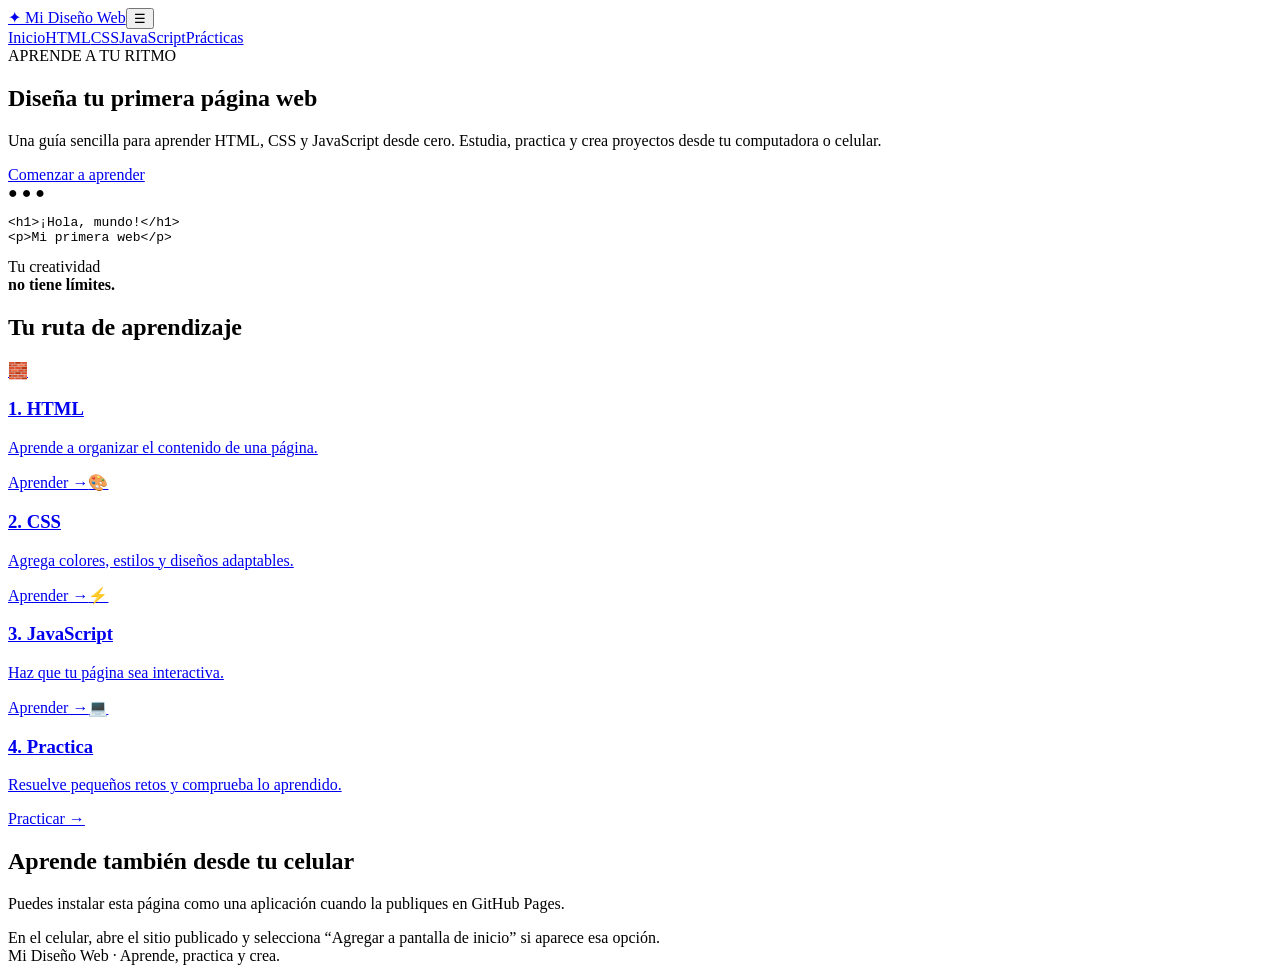
==== index.html @ e9c0dbff "Add files via upload" ====
<!DOCTYPE html>
<html lang="es">
<head>
  <meta charset="UTF-8"><meta name="viewport" content="width=device-width, initial-scale=1">
  <meta name="theme-color" content="#5636a5"><meta name="description" content="Aprende diseño web paso a paso con HTML, CSS y JavaScript.">
  <title>Mi Diseño Web | Inicio</title><link rel="manifest" href="manifest.json"><link rel="stylesheet" href="css/estilos.css">
  <link rel="icon" href="img/icon-192.png"><script src="js/app.js" defer></script>
</head>
<body><header class="top"><a class="logo" href="index.html">✦ Mi Diseño Web</a><button class="menu" id="menuBtn" aria-label="Abrir menú">☰</button><nav id="nav"><a class="active" href="index.html">Inicio</a><a href="html.html">HTML</a><a href="css.html">CSS</a><a href="javascript.html">JavaScript</a><a href="practicas.html">Prácticas</a></nav></header>
<main><section class="hero"><div><span class="tag">APRENDE A TU RITMO</span><h1>Diseña tu primera página web</h1><p>Una guía sencilla para aprender HTML, CSS y JavaScript desde cero. Estudia, practica y crea proyectos desde tu computadora o celular.</p><a class="btn" href="html.html">Comenzar a aprender</a></div><div class="hero-art"><div class="code-window"><div class="dots">● ● ●</div><pre><code>&lt;h1&gt;¡Hola, mundo!&lt;/h1&gt;
&lt;p&gt;Mi primera web&lt;/p&gt;</code></pre><div class="preview">Tu creatividad<br><strong>no tiene límites.</strong></div></div></div></section>
<h2 class="center">Tu ruta de aprendizaje</h2><section class="cards"><a class="card" href="html.html"><span class="emoji">🧱</span><h3>1. HTML</h3><p>Aprende a organizar el contenido de una página.</p><span class="more">Aprender →</span></a><a class="card" href="css.html"><span class="emoji">🎨</span><h3>2. CSS</h3><p>Agrega colores, estilos y diseños adaptables.</p><span class="more">Aprender →</span></a><a class="card" href="javascript.html"><span class="emoji">⚡</span><h3>3. JavaScript</h3><p>Haz que tu página sea interactiva.</p><span class="more">Aprender →</span></a><a class="card" href="practicas.html"><span class="emoji">💻</span><h3>4. Practica</h3><p>Resuelve pequeños retos y comprueba lo aprendido.</p><span class="more">Practicar →</span></a></section>
<section class="install"><div><h2>Aprende también desde tu celular</h2><p>Puedes instalar esta página como una aplicación cuando la publiques en GitHub Pages.</p></div><button class="btn light" id="installBtn" hidden>Instalar aplicación</button><span id="installHelp" class="small">En el celular, abre el sitio publicado y selecciona “Agregar a pantalla de inicio” si aparece esa opción.</span></section></main><footer>Mi Diseño Web · Aprende, practica y crea.</footer></body></html>
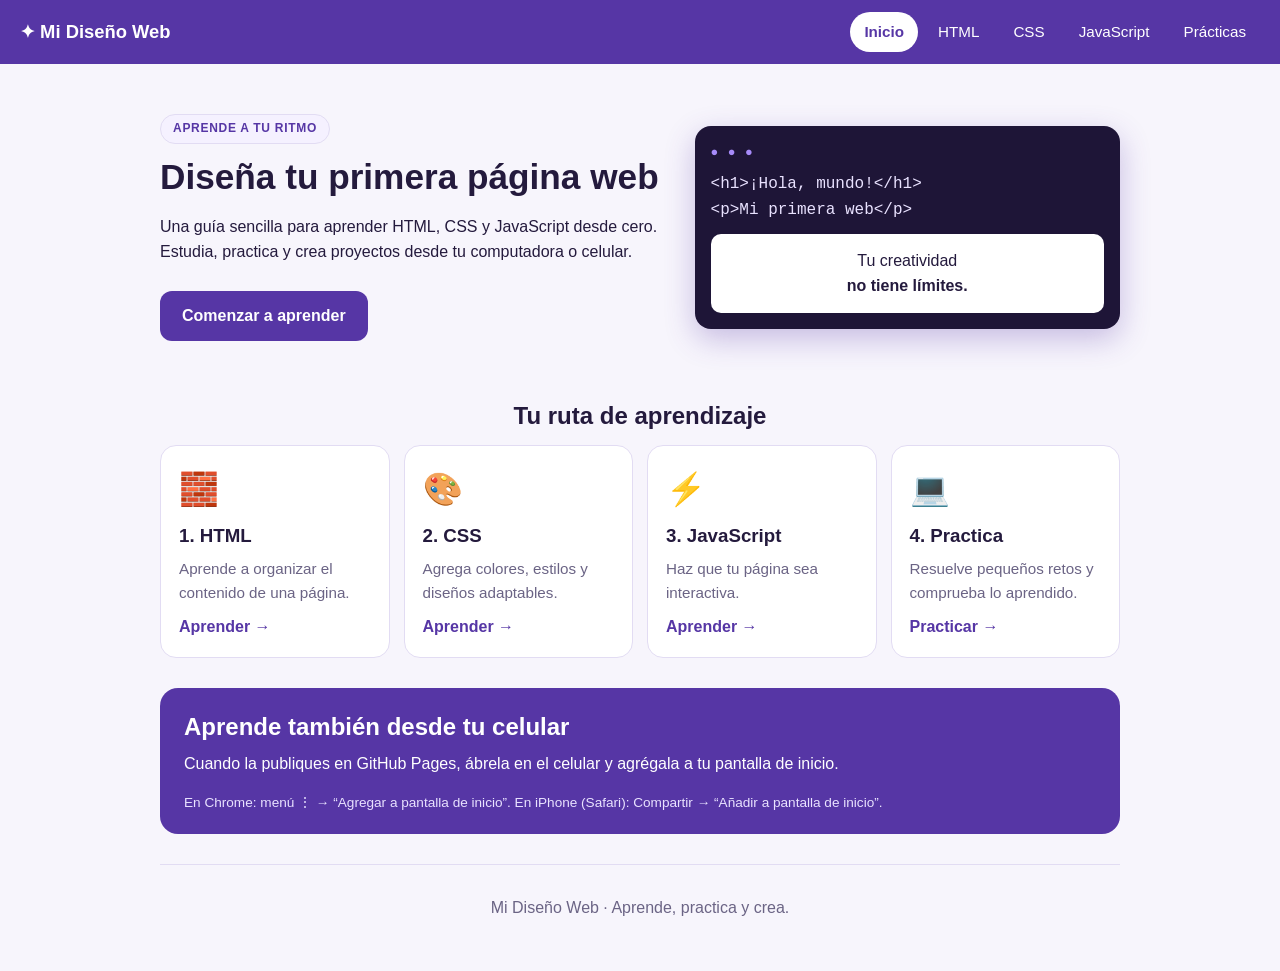
==== commit 876062ab: "Add files via upload" ====
--- a/index.html
+++ b/index.html
@@ -1,13 +1,308 @@
 <!DOCTYPE html>
 <html lang="es">
 <head>
-  <meta charset="UTF-8"><meta name="viewport" content="width=device-width, initial-scale=1">
-  <meta name="theme-color" content="#5636a5"><meta name="description" content="Aprende diseño web paso a paso con HTML, CSS y JavaScript.">
-  <title>Mi Diseño Web | Inicio</title><link rel="manifest" href="manifest.json"><link rel="stylesheet" href="css/estilos.css">
-  <link rel="icon" href="img/icon-192.png"><script src="js/app.js" defer></script>
+<meta charset="UTF-8">
+<meta name="viewport" content="width=device-width, initial-scale=1">
+<meta name="theme-color" content="#5636a5">
+<meta name="description" content="Aprende diseño web paso a paso con HTML, CSS y JavaScript.">
+<title>Mi Diseño Web | Inicio</title>
+<link rel="icon" href="data:image/svg+xml,%3Csvg xmlns='http://www.w3.org/2000/svg' viewBox='0 0 64 64'%3E%3Crect width='64' height='64' rx='14' fill='%235636a5'/%3E%3Ctext x='32' y='44' font-size='36' text-anchor='middle' fill='white'%3E%E2%9C%A6%3C/text%3E%3C/svg%3E">
+<style>
+:root{--pri:#5636a5;--pri2:#7c5cd6;--bg:#f7f5fc;--soft:#f5f1ff;--tx:#241a3d;--mut:#6b6485;--bd:#e2dcf3;--ok:#15803d;--bad:#b91c1c}
+*{box-sizing:border-box}
+html{scroll-behavior:smooth}
+body{margin:0;font-family:Arial,Helvetica,sans-serif;background:var(--bg);color:var(--tx);line-height:1.6}
+a{color:inherit}
+/* Cabecera */
+.top{position:sticky;top:0;z-index:10;display:flex;align-items:center;justify-content:space-between;gap:10px;padding:12px 20px;background:var(--pri);color:#fff;flex-wrap:wrap}
+.logo{font-weight:700;font-size:1.15rem;text-decoration:none;color:#fff}
+.menu{display:none;background:rgba(255,255,255,.18);color:#fff;border:none;border-radius:8px;font-size:1.3rem;padding:4px 12px;cursor:pointer}
+nav{display:flex;gap:6px;flex-wrap:wrap}
+nav a{color:#fff;text-decoration:none;padding:8px 14px;border-radius:999px;font-size:.95rem}
+nav a:hover{background:rgba(255,255,255,.18)}
+nav a.active{background:#fff;color:var(--pri);font-weight:700}
+@media (max-width:720px){
+  .menu{display:block}
+  nav{display:none;width:100%;flex-direction:column}
+  nav.open{display:flex}
+}
+/* Estructura */
+main{max-width:1000px;margin:0 auto;padding:20px}
+.page{display:none}
+.page.on{display:block}
+.tag{display:inline-block;background:var(--soft);color:var(--pri);font-weight:700;font-size:.75rem;letter-spacing:.06em;padding:4px 12px;border-radius:999px;border:1px solid var(--bd)}
+h1{font-size:2.2rem;line-height:1.2;margin:12px 0}
+h2{margin:26px 0 10px}
+h2.center{text-align:center}
+.btn{display:inline-block;background:var(--pri);color:#fff;text-decoration:none;border:none;padding:12px 22px;border-radius:12px;font:inherit;font-weight:700;cursor:pointer;margin-top:10px}
+.btn:hover{background:var(--pri2)}
+.btn.secondary{background:#fff;color:var(--pri);border:2px solid var(--pri)}
+.btn.light{background:#fff;color:var(--pri)}
+/* Portada */
+.hero{display:grid;grid-template-columns:1.2fr 1fr;gap:24px;align-items:center;padding:30px 0}
+@media (max-width:720px){.hero{grid-template-columns:1fr}h1{font-size:1.8rem}}
+.code-window{background:#1e1537;color:#e9e2ff;border-radius:16px;padding:16px;box-shadow:0 10px 30px rgba(86,54,165,.3)}
+.dots{color:#a78bfa;font-size:.8rem;letter-spacing:3px}
+.code-window pre{margin:10px 0;white-space:pre-wrap;font-family:Consolas,Menlo,monospace}
+.preview{background:#fff;color:var(--tx);border-radius:10px;padding:14px;text-align:center}
+.cards{display:grid;grid-template-columns:repeat(auto-fit,minmax(210px,1fr));gap:14px}
+.card{background:#fff;border:1px solid var(--bd);border-radius:16px;padding:18px;text-decoration:none;transition:transform .15s,box-shadow .15s}
+.card:hover{transform:translateY(-3px);box-shadow:0 8px 22px rgba(86,54,165,.15)}
+.card h3{margin:6px 0}
+.card p{color:var(--mut);margin:0 0 8px;font-size:.95rem}
+.emoji{font-size:2rem}
+.more{color:var(--pri);font-weight:700}
+.install{display:flex;justify-content:space-between;align-items:center;gap:16px;flex-wrap:wrap;margin-top:30px;background:var(--pri);color:#fff;border-radius:18px;padding:20px 24px}
+.install h2{margin:0 0 4px}
+.install p{margin:0}
+/* Lecciones */
+.lesson pre{background:#1e1537;color:#e9e2ff;padding:16px;border-radius:12px;overflow:auto;font-family:Consolas,Menlo,monospace;font-size:.95rem}
+code{font-family:Consolas,Menlo,monospace;background:var(--soft);border:1px solid var(--bd);padding:1px 6px;border-radius:6px;color:var(--pri)}
+pre code{background:none;border:none;padding:0;color:inherit}
+.table{background:#fff;border:1px solid var(--bd);border-radius:14px;overflow:hidden}
+.table p{margin:0;padding:10px 16px;border-bottom:1px solid var(--bd)}
+.table p:last-child{border-bottom:none}
+.table code{margin-right:8px}
+.tip{background:var(--soft);border-left:5px solid var(--pri);padding:12px 16px;border-radius:8px;margin:20px 0}
+/* Quiz */
+.quiz{background:#fff;border:1px solid var(--bd);border-radius:16px;padding:20px;margin:16px 0}
+.quiz h2{margin-top:0}
+.answer{display:block;width:100%;text-align:left;font:inherit;padding:12px 16px;margin:8px 0;border-radius:10px;border:2px solid var(--bd);background:#fff;cursor:pointer}
+.answer:hover:not(:disabled){border-color:var(--pri)}
+.answer.good{border-color:var(--ok);background:#dcfce7}
+.answer.bad{border-color:var(--bad);background:#fee2e2}
+#feedback{font-weight:700;min-height:1.5em}
+.small{color:var(--mut);font-size:.85rem}
+.install .small{color:#e9e2ff}
+footer{text-align:center;color:var(--mut);padding:30px 20px;border-top:1px solid var(--bd);margin-top:30px}
+</style>
 </head>
-<body><header class="top"><a class="logo" href="index.html">✦ Mi Diseño Web</a><button class="menu" id="menuBtn" aria-label="Abrir menú">☰</button><nav id="nav"><a class="active" href="index.html">Inicio</a><a href="html.html">HTML</a><a href="css.html">CSS</a><a href="javascript.html">JavaScript</a><a href="practicas.html">Prácticas</a></nav></header>
-<main><section class="hero"><div><span class="tag">APRENDE A TU RITMO</span><h1>Diseña tu primera página web</h1><p>Una guía sencilla para aprender HTML, CSS y JavaScript desde cero. Estudia, practica y crea proyectos desde tu computadora o celular.</p><a class="btn" href="html.html">Comenzar a aprender</a></div><div class="hero-art"><div class="code-window"><div class="dots">● ● ●</div><pre><code>&lt;h1&gt;¡Hola, mundo!&lt;/h1&gt;
-&lt;p&gt;Mi primera web&lt;/p&gt;</code></pre><div class="preview">Tu creatividad<br><strong>no tiene límites.</strong></div></div></div></section>
-<h2 class="center">Tu ruta de aprendizaje</h2><section class="cards"><a class="card" href="html.html"><span class="emoji">🧱</span><h3>1. HTML</h3><p>Aprende a organizar el contenido de una página.</p><span class="more">Aprender →</span></a><a class="card" href="css.html"><span class="emoji">🎨</span><h3>2. CSS</h3><p>Agrega colores, estilos y diseños adaptables.</p><span class="more">Aprender →</span></a><a class="card" href="javascript.html"><span class="emoji">⚡</span><h3>3. JavaScript</h3><p>Haz que tu página sea interactiva.</p><span class="more">Aprender →</span></a><a class="card" href="practicas.html"><span class="emoji">💻</span><h3>4. Practica</h3><p>Resuelve pequeños retos y comprueba lo aprendido.</p><span class="more">Practicar →</span></a></section>
-<section class="install"><div><h2>Aprende también desde tu celular</h2><p>Puedes instalar esta página como una aplicación cuando la publiques en GitHub Pages.</p></div><button class="btn light" id="installBtn" hidden>Instalar aplicación</button><span id="installHelp" class="small">En el celular, abre el sitio publicado y selecciona “Agregar a pantalla de inicio” si aparece esa opción.</span></section></main><footer>Mi Diseño Web · Aprende, practica y crea.</footer></body></html>+<body>
+
+<header class="top">
+  <a class="logo" href="#inicio">✦ Mi Diseño Web</a>
+  <button class="menu" id="menuBtn" aria-label="Abrir menú">☰</button>
+  <nav id="nav">
+    <a href="#inicio" data-p="inicio">Inicio</a>
+    <a href="#html" data-p="html">HTML</a>
+    <a href="#css" data-p="css">CSS</a>
+    <a href="#javascript" data-p="javascript">JavaScript</a>
+    <a href="#practicas" data-p="practicas">Prácticas</a>
+  </nav>
+</header>
+
+<main>
+
+<!-- ============ INICIO ============ -->
+<div class="page" id="p-inicio" data-title="Mi Diseño Web | Inicio">
+  <section class="hero">
+    <div>
+      <span class="tag">APRENDE A TU RITMO</span>
+      <h1>Diseña tu primera página web</h1>
+      <p>Una guía sencilla para aprender HTML, CSS y JavaScript desde cero. Estudia, practica y crea proyectos desde tu computadora o celular.</p>
+      <a class="btn" href="#html">Comenzar a aprender</a>
+    </div>
+    <div>
+      <div class="code-window">
+        <div class="dots">● ● ●</div>
+        <pre><code>&lt;h1&gt;¡Hola, mundo!&lt;/h1&gt;
+&lt;p&gt;Mi primera web&lt;/p&gt;</code></pre>
+        <div class="preview">Tu creatividad<br><strong>no tiene límites.</strong></div>
+      </div>
+    </div>
+  </section>
+
+  <h2 class="center">Tu ruta de aprendizaje</h2>
+  <section class="cards">
+    <a class="card" href="#html"><span class="emoji">🧱</span><h3>1. HTML</h3><p>Aprende a organizar el contenido de una página.</p><span class="more">Aprender →</span></a>
+    <a class="card" href="#css"><span class="emoji">🎨</span><h3>2. CSS</h3><p>Agrega colores, estilos y diseños adaptables.</p><span class="more">Aprender →</span></a>
+    <a class="card" href="#javascript"><span class="emoji">⚡</span><h3>3. JavaScript</h3><p>Haz que tu página sea interactiva.</p><span class="more">Aprender →</span></a>
+    <a class="card" href="#practicas"><span class="emoji">💻</span><h3>4. Practica</h3><p>Resuelve pequeños retos y comprueba lo aprendido.</p><span class="more">Practicar →</span></a>
+  </section>
+
+  <section class="install">
+    <div>
+      <h2>Aprende también desde tu celular</h2>
+      <p>Cuando la publiques en GitHub Pages, ábrela en el celular y agrégala a tu pantalla de inicio.</p>
+    </div>
+    <span class="small">En Chrome: menú ⋮ → “Agregar a pantalla de inicio”. En iPhone (Safari): Compartir → “Añadir a pantalla de inicio”.</span>
+  </section>
+  <footer>Mi Diseño Web · Aprende, practica y crea.</footer>
+</div>
+
+<!-- ============ HTML ============ -->
+<div class="page lesson" id="p-html" data-title="HTML | Mi Diseño Web">
+  <span class="tag">LECCIÓN 01</span>
+  <h1>HTML: la estructura de tu página</h1>
+  <p>HTML significa lenguaje de marcado de hipertexto. Se utiliza para organizar títulos, párrafos, imágenes, enlaces y otros contenidos.</p>
+  <h2>Etiquetas básicas</h2>
+  <div class="table">
+    <p><code>&lt;h1&gt;</code> Título principal</p>
+    <p><code>&lt;p&gt;</code> Párrafo de texto</p>
+    <p><code>&lt;img&gt;</code> Imagen</p>
+    <p><code>&lt;a&gt;</code> Enlace</p>
+    <p><code>&lt;button&gt;</code> Botón</p>
+  </div>
+  <h2>Ejemplo</h2>
+  <pre><code>&lt;h1&gt;Mi primera página&lt;/h1&gt;
+&lt;p&gt;Estoy aprendiendo HTML.&lt;/p&gt;
+&lt;a href="https://github.com"&gt;Visita GitHub&lt;/a&gt;</code></pre>
+  <div class="tip">Consejo: guarda tu archivo principal con el nombre <strong>index.html</strong>.</div>
+  <a class="btn" href="#css">Continuar con CSS →</a>
+  <footer>Mi Diseño Web · Lección de HTML</footer>
+</div>
+
+<!-- ============ CSS ============ -->
+<div class="page lesson" id="p-css" data-title="CSS | Mi Diseño Web">
+  <span class="tag">LECCIÓN 02</span>
+  <h1>CSS: dale estilo a tu página</h1>
+  <p>CSS significa hojas de estilo en cascada. Controla colores, tamaños, espacios, bordes y la distribución de los elementos.</p>
+  <h2>Ejemplo de CSS</h2>
+  <pre><code>body {
+  background: #f5f1ff;
+  font-family: Arial, sans-serif;
+}
+h1 {
+  color: #5636a5;
+  text-align: center;
+}</code></pre>
+  <h2>Propiedades que debes conocer</h2>
+  <div class="table">
+    <p><code>color</code> Cambia el color del texto.</p>
+    <p><code>background</code> Cambia el fondo.</p>
+    <p><code>padding</code> Agrega espacio interior.</p>
+    <p><code>margin</code> Agrega espacio exterior.</p>
+    <p><code>border-radius</code> Redondea las esquinas.</p>
+  </div>
+  <div class="tip">Consejo: utiliza <strong>media queries</strong> para adaptar el diseño a celulares.</div>
+  <a class="btn" href="#javascript">Continuar con JavaScript →</a>
+  <footer>Mi Diseño Web · Lección de CSS</footer>
+</div>
+
+<!-- ============ JAVASCRIPT ============ -->
+<div class="page lesson" id="p-javascript" data-title="JavaScript | Mi Diseño Web">
+  <span class="tag">LECCIÓN 03</span>
+  <h1>JavaScript: agrega interacción</h1>
+  <p>JavaScript permite responder a acciones de las personas, validar formularios, mostrar mensajes y actualizar el contenido de una página.</p>
+  <h2>Ejemplo sencillo</h2>
+  <pre><code>function saludar() {
+  alert("¡Hola! Bienvenido a mi web.");
+}</code></pre>
+  <button class="btn" id="helloBtn">Probar el ejemplo</button>
+  <h2>Conceptos iniciales</h2>
+  <div class="table">
+    <p><code>let</code> Crea una variable que puede cambiar.</p>
+    <p><code>const</code> Crea una constante.</p>
+    <p><code>function</code> Define una función.</p>
+    <p><code>if</code> Permite tomar decisiones.</p>
+    <p><code>addEventListener</code> Escucha eventos como clics.</p>
+  </div>
+  <div class="tip">Practica escribiendo el código y cambiando el mensaje para hacerlo tuyo.</div>
+  <a class="btn" href="#practicas">Ir a las prácticas →</a>
+  <footer>Mi Diseño Web · Lección de JavaScript</footer>
+</div>
+
+<!-- ============ PRÁCTICAS ============ -->
+<div class="page lesson" id="p-practicas" data-title="Prácticas | Mi Diseño Web">
+  <span class="tag">PON A PRUEBA LO APRENDIDO</span>
+  <h1>Prácticas rápidas</h1>
+  <p>Responde estas preguntas y comprueba tus conocimientos.</p>
+  <div class="quiz" id="quiz">
+    <h2 id="question"></h2>
+    <div id="answers"></div>
+    <p id="feedback" aria-live="polite"></p>
+    <button class="btn" id="nextBtn" hidden>Siguiente pregunta</button>
+    <p class="small" id="score"></p>
+  </div>
+  <a class="btn secondary" href="#inicio">Volver al inicio</a>
+  <footer>Mi Diseño Web · Sigue practicando</footer>
+</div>
+
+</main>
+
+<script>
+// ---------- Navegación entre secciones ----------
+var nav = document.getElementById('nav');
+var paginas = document.querySelectorAll('.page');
+var enlaces = nav.querySelectorAll('a');
+
+function mostrar(){
+  var id = (location.hash || '#inicio').slice(1);
+  if (!document.getElementById('p-' + id)) id = 'inicio';
+  for (var i = 0; i < paginas.length; i++) {
+    var activa = paginas[i].id === 'p-' + id;
+    paginas[i].classList.toggle('on', activa);
+    if (activa) document.title = paginas[i].getAttribute('data-title');
+  }
+  for (var j = 0; j < enlaces.length; j++) {
+    enlaces[j].classList.toggle('active', enlaces[j].getAttribute('data-p') === id);
+  }
+  nav.classList.remove('open');
+  window.scrollTo(0, 0);
+}
+window.addEventListener('hashchange', mostrar);
+
+document.getElementById('menuBtn').onclick = function(){ nav.classList.toggle('open'); };
+
+// ---------- Botón de ejemplo de JavaScript ----------
+document.getElementById('helloBtn').onclick = function(){
+  alert('¡Hola! Bienvenido a mi web.');
+};
+
+// ---------- Prácticas (quiz) ----------
+var PREGUNTAS = [
+  { q: '¿Qué etiqueta se usa para el título principal?',
+    r: ['<h1>', '<title>', '<p>'], ok: 0 },
+  { q: '¿Qué propiedad de CSS cambia el color del texto?',
+    r: ['background', 'color', 'padding'], ok: 1 },
+  { q: '¿Qué palabra de JavaScript crea una variable que puede cambiar?',
+    r: ['let', 'const', 'if'], ok: 0 }
+];
+var n = 0, puntos = 0;
+
+function pintarPregunta(){
+  var p = PREGUNTAS[n];
+  document.getElementById('question').textContent = p.q;
+  document.getElementById('feedback').textContent = '';
+  document.getElementById('nextBtn').hidden = true;
+  document.getElementById('nextBtn').textContent = n === PREGUNTAS.length - 1 ? 'Ver resultado' : 'Siguiente pregunta';
+  document.getElementById('score').textContent = 'Pregunta ' + (n + 1) + ' de ' + PREGUNTAS.length;
+  var cont = document.getElementById('answers'); cont.innerHTML = '';
+  p.r.forEach(function(texto, i){
+    var b = document.createElement('button');
+    b.className = 'answer'; b.textContent = texto;
+    b.onclick = function(){ responder(i, b); };
+    cont.appendChild(b);
+  });
+}
+
+function responder(i, boton){
+  var p = PREGUNTAS[n];
+  var botones = document.querySelectorAll('#answers .answer');
+  for (var k = 0; k < botones.length; k++) botones[k].disabled = true;
+  botones[p.ok].classList.add('good');
+  if (i === p.ok) {
+    puntos++;
+    document.getElementById('feedback').textContent = '✅ ¡Correcto!';
+  } else {
+    boton.classList.add('bad');
+    document.getElementById('feedback').textContent = '❌ Casi. La respuesta correcta es ' + p.r[p.ok];
+  }
+  document.getElementById('nextBtn').hidden = false;
+}
+
+document.getElementById('nextBtn').onclick = function(){
+  if (n < PREGUNTAS.length - 1) { n++; pintarPregunta(); return; }
+  document.getElementById('question').textContent = '¡Terminaste! Acertaste ' + puntos + ' de ' + PREGUNTAS.length;
+  document.getElementById('answers').innerHTML = '';
+  document.getElementById('feedback').textContent = puntos === PREGUNTAS.length ? '🎉 ¡Perfecto!' : 'Repasa las lecciones e inténtalo otra vez.';
+  document.getElementById('score').textContent = '';
+  this.textContent = 'Intentar de nuevo';
+  this.onclick = function(){ location.reload(); };
+};
+
+pintarPregunta();
+mostrar();
+</script>
+</body>
+</html>
